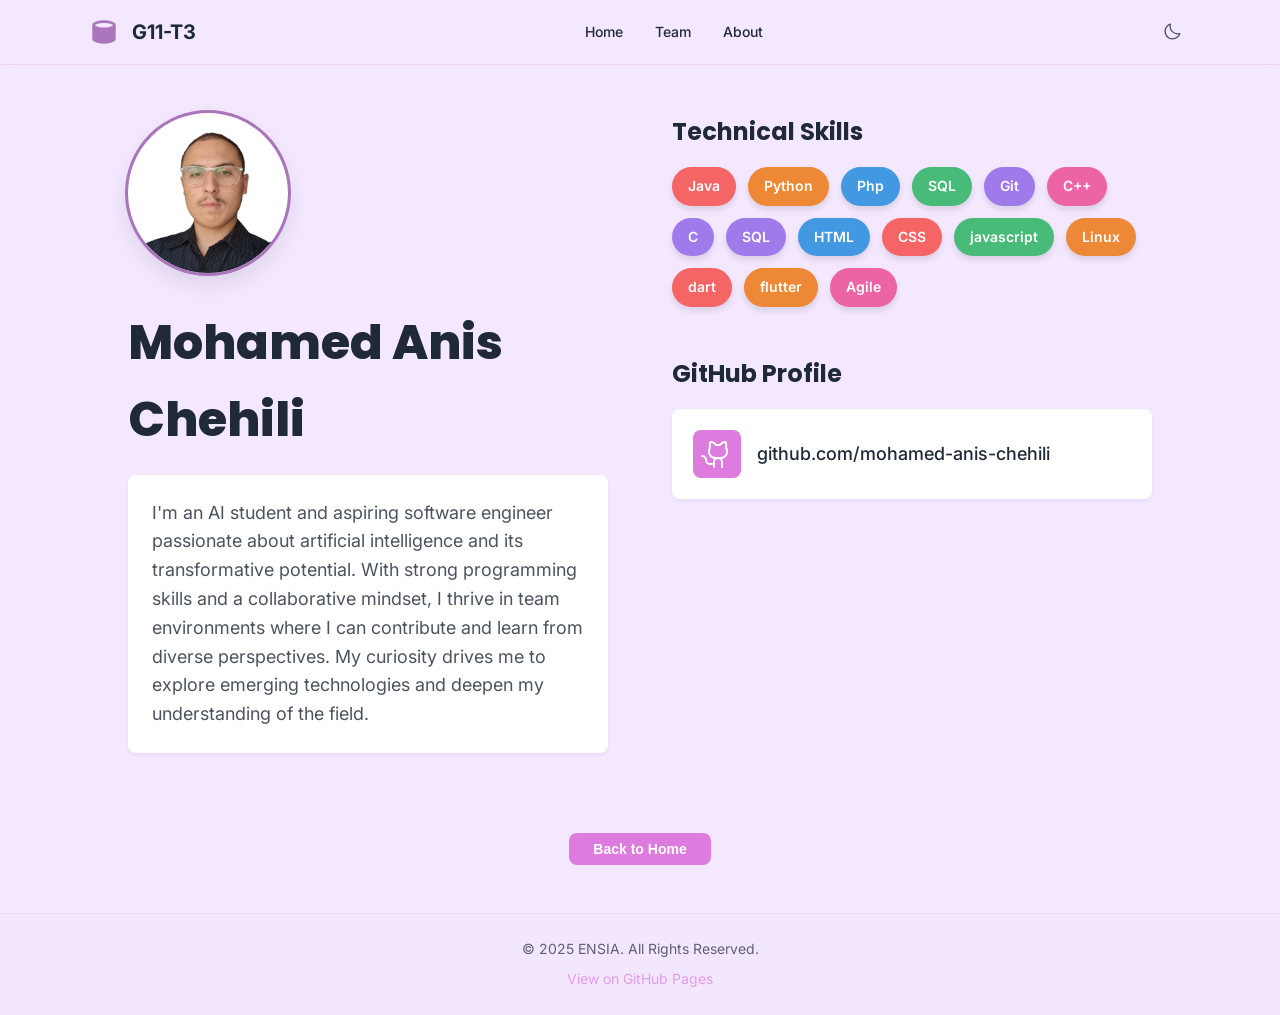
==== mohamed-anis-chehili.html @ 7c25ea20 "feat: create a profile page for mohamed anis chehili" ====
<!DOCTYPE html>
<html lang="en">
<head>
    <meta charset="UTF-8">
    <meta name="viewport" content="width=device-width, initial-scale=1.0">
    <title>mohamed anis CHEHILI</title>
    <link rel="preconnect" href="https://fonts.googleapis.com">
    <link rel="preconnect" href="https://fonts.gstatic.com" crossorigin>
    <link href="https://fonts.googleapis.com/css2?family=Poppins:wght@700;900&family=Inter:wght@400;500;700&display=swap" rel="stylesheet">
    <link rel="stylesheet" href="./styles/style.css">
</head>
<body>
    <div class="page-wrapper">
        <header>
            <div class="container">
                <div class="header-content">
                    <div class="logo-section">
                        <svg class="logo-svg" fill="none" viewBox="0 0 48 48" xmlns="http://www.w3.org/2000/svg">
                            <path d="M39.5563 34.1455V13.8546C39.5563 15.708 36.8773 17.3437 32.7927 18.3189C30.2914 18.916 27.263 19.2655 24 19.2655C20.737 19.2655 17.7086 18.916 15.2073 18.3189C11.1227 17.3437 8.44365 15.708 8.44365 13.8546V34.1455C8.44365 35.9988 11.1227 37.6346 15.2073 38.6098C17.7086 39.2069 20.737 39.5564 24 39.5564C27.263 39.5564 30.2914 39.2069 32.7927 38.6098C36.8773 37.6346 39.5563 35.9988 39.5563 34.1455Z" fill="#aa75ba"/>
                            <path clip-rule="evenodd" d="M10.4485 13.8519C10.4749 13.9271 10.6203 14.246 11.379 14.7361C12.298 15.3298 13.7492 15.9145 15.6717 16.3735C18.0007 16.9296 20.8712 17.2655 24 17.2655C27.1288 17.2655 29.9993 16.9296 32.3283 16.3735C34.2508 15.9145 35.702 15.3298 36.621 14.7361C37.3796 14.246 37.5251 13.9271 37.5515 13.8519C37.5287 13.7876 37.4333 13.5973 37.0635 13.2931C36.5266 12.8516 35.6288 12.3647 34.343 11.9175C31.79 11.0295 28.1333 10.4437 24 10.4437C19.8667 10.4437 16.2099 11.0295 13.657 11.9175C12.3712 12.3647 11.4734 12.8516 10.9365 13.2931C10.5667 13.5973 10.4713 13.7876 10.4485 13.8519ZM37.5563 18.7877C36.3176 19.3925 34.8502 19.8839 33.2571 20.2642C30.5836 20.9025 27.3973 21.2655 24 21.2655C20.6027 21.2655 17.4164 20.9025 14.7429 20.2642C13.1498 19.8839 11.6824 19.3925 10.4436 18.7877V34.1275C10.4515 34.1545 10.5427 34.4867 11.379 35.027C12.298 35.6207 13.7492 36.2054 15.6717 36.6644C18.0007 37.2205 20.8712 37.5564 24 37.5564C27.1288 37.5564 29.9993 37.2205 32.3283 36.6644C34.2508 36.2054 35.702 35.6207 36.621 35.027C37.4573 34.4867 37.5485 34.1546 37.5563 34.1275V18.7877ZM41.5563 13.8546V34.1455C41.5563 36.1078 40.158 37.5042 38.7915 38.3869C37.3498 39.3182 35.4192 40.0389 33.2571 40.5551C30.5836 41.1934 27.3973 41.5564 24 41.5564C20.6027 41.5564 17.4164 41.1934 14.7429 40.5551C12.5808 40.0389 10.6502 39.3182 9.20848 38.3869C7.84205 37.5042 6.44365 36.1078 6.44365 34.1455L6.44365 13.8546C6.44365 12.2684 7.37223 11.0454 8.39581 10.2036C9.43325 9.3505 10.8137 8.67141 12.343 8.13948C15.4203 7.06909 19.5418 6.44366 24 6.44366C28.4582 6.44366 32.5797 7.06909 35.657 8.13948C37.1863 8.67141 38.5667 9.3505 39.6042 10.2036C40.6278 11.0454 41.5563 12.2684 41.5563 13.8546Z" fill="#aa75ba" fill-rule="evenodd"/>
                        </svg>
                        <span class="logo-text">G11-T3</span>
                    </div>
                    <nav>
                        <a href="index.html#home">Home</a>
                        <a href="index.html#team">Team</a>
                        <a href="index.html#about">About</a>
                    </nav>
                        <button class="icon-btn dark-mode-toggle" onclick="toggleDarkMode()" aria-label="Toggle dark mode">
                            <svg class="dark-mode-svg" fill="currentColor" height="20" viewBox="0 0 256 256" width="20" xmlns="http://www.w3.org/2000/svg">
                                <path d="M233.54,142.23a8,8,0,0,0-8-2,88.08,88.08,0,0,1-109.8-109.8,8,8,0,0,0-10-10,104.84,104.84,0,0,0-52.91,37A104,104,0,0,0,136,224a103.09,103.09,0,0,0,62.52-20.88,104.84,104.84,0,0,0,37-52.91A8,8,0,0,0,233.54,142.23ZM188.9,190.34A88,88,0,0,1,65.66,67.11a89,89,0,0,1,31.4-26A106,106,0,0,0,96,56,104.11,104.11,0,0,0,200,160a106,106,0,0,0,14.92-1.06A89,89,0,0,1,188.9,190.34Z"/>
                            </svg>
                        </button>
                    </div>
                </div>
            </div>
        </header>

        <main>
            <div class="container">
                <div class="profile-container">
                    <div class="profile-grid">
                        <div class="profile-header">
                            <div class="profile-avatar" style='background-image: url("./images/anis.png");'></div>
                            <h1 class="profile-name">Mohamed Anis Chehili</h1>
                            <div class="profile-bio">
                                <p>
                                  I'm an AI student and aspiring software engineer passionate about artificial intelligence and its transformative potential. With strong programming skills and a collaborative mindset, I thrive in team environments where I can contribute and learn from diverse perspectives. My curiosity drives me to explore emerging technologies and deepen my understanding of the field.
                                </p>
                            </div>
                        </div>

                        <div class="profile-sidebar">
                            <div class="skills-section">
                                <h3>Technical Skills</h3>
                                <div class="skills-list">
                                    <span class="skill-tag skill-1">Java</span>
                                    <span class="skill-tag skill-2">Python</span>
                                    <span class="skill-tag skill-3">Php</span>
                                    <span class="skill-tag skill-4">SQL</span>
                                    <span class="skill-tag skill-5">Git</span>
                                    <span class="skill-tag skill-6">C++</span>
                                    <span class="skill-tag skill-5">C</span>
                                    <span class="skill-tag skill-5">SQL</span>
                                    <span class="skill-tag skill-3">HTML</span>
                                    <span class="skill-tag skill-1">CSS</span>
                                    <span class="skill-tag skill-4">javascript</span>
                                    <span class="skill-tag skill-2">Linux</span>
                                    <span class="skill-tag skill-1">dart</span>
                                    <span class="skill-tag skill-2">flutter</span>
                                    <span class="skill-tag skill-6">Agile</span>
                                </div>
                            </div>

                            <div class="github-section">
                                <h3>GitHub Profile</h3>
                                <a href="https://github.com/mohamed-anis-chehili" class="github-link">
                                    <div class="github-icon">
                                        <svg fill="currentColor" height="32" viewBox="0 0 256 256" width="32" xmlns="http://www.w3.org/2000/svg">
                                            <path d="M208.31,75.68A59.78,59.78,0,0,0,202.93,28,8,8,0,0,0,196,24a59.75,59.75,0,0,0-48,24H124A59.75,59.75,0,0,0,76,24a8,8,0,0,0-6.93,4,59.78,59.78,0,0,0-5.38,47.68A58.14,58.14,0,0,0,56,104v8a56.06,56.06,0,0,0,48.44,55.47A39.8,39.8,0,0,0,96,192v8H72a24,24,0,0,1-24-24A40,40,0,0,0,8,136a8,8,0,0,0,0,16,24,24,0,0,1,24,24,40,40,0,0,0,40,40H96v16a8,8,0,0,0,16,0V192a24,24,0,0,1,48,0v40a8,8,0,0,0,16,0V192a39.8,39.8,0,0,0-8.44-24.53A56.06,56.06,0,0,0,216,112v-8A58.14,58.14,0,0,0,208.31,75.68ZM200,112a40,40,0,0,1-40,40H112a40,40,0,0,1-40-40v-8a41.74,41.74,0,0,1,6.9-22.48A8,8,0,0,0,80,73.83a43.81,43.81,0,0,1,.79-33.58,43.88,43.88,0,0,1,32.32,20.06A8,8,0,0,0,119.82,64h32.35a8,8,0,0,0,6.74-3.69,43.87,43.87,0,0,1,32.32-20.06A43.81,43.81,0,0,1,192,73.83a8.09,8.09,0,0,0,1,7.65A41.72,41.72,0,0,1,200,104Z"/>
                                        </svg>
                                    </div>
                                    <p class="github-text">github.com/mohamed-anis-chehili</p>
                                </a>
                            </div>
                        </div>
                    </div>

                    <div class="back-btn-container">
                        <button class="back-btn" onclick="window.location.href='index.html'">Back to Home</button>
                    </div>
                </div>
            </div>
        </main>

        <footer>
            <div class="container">
                <p>© 2025 ENSIA. All Rights Reserved.</p>
                <a href="#">View on GitHub Pages</a>
            </div>
        </footer>
    </div>

    <script>
        function toggleDarkMode() {
            document.body.classList.toggle('dark-mode');
            localStorage.setItem('darkMode', document.body.classList.contains('dark-mode'));
        }

        // Check for saved dark mode preference
        if (localStorage.getItem('darkMode') === 'true') {
            document.body.classList.add('dark-mode');
        }
    </script>
</body>
</html>
---- styles/style.css ----
/* CSS Variables for Colors */
:root {
  --primary: #DD7BDF;
  --accent: #FFBBE1;
  --secondary-accent: #aa75ba;
  --background: #F3E8FF;
  --text-color: #1F2937;
  --card-background: #FFFFFF;
  --primary-darker: #C459C8;
  --card-text: #1F2937;
  --border-color: rgba(221, 123, 223, 0.2);
  --hover-shadow: rgba(0, 0, 0, 0.1);
}

/* Dark Mode */
body.dark-mode {
  --background: #1a1a2e;
  --text-color: #eee;
  --card-background: #16213e;
  --card-text: #eee;
  --border-color: rgba(221, 123, 223, 0.3);

}

/* Reset and Base Styles */
* {
  margin: 0;
  padding: 0;
  box-sizing: border-box;
}

body {
  font-family: 'Inter', sans-serif;
  background-color: var(--background);
  color: var(--text-color);
  line-height: 1.6;
  min-height: 100vh;
  display: flex;
  flex-direction: column;
}

/* Typography */
h1, h2, h3 {
  font-family: 'Poppins', sans-serif;
}

/* Container */
.container {
  width: 100%;
  max-width: 1200px;
  margin: 0 auto;
  padding: 0 1rem;
}

/* Header Styles */
header {
  position: sticky;
  top: 0;
  z-index: 1000;
  background-color: rgba(243, 232, 255, 0.8);
  backdrop-filter: blur(10px);
  border-bottom: 1px solid var(--border-color);
}

body.dark-mode header {
  background-color: rgba(26, 26, 46, 0.8);
}

.header-content {
  display: flex;
  align-items: center;
  justify-content: space-between;
  height: 64px;
  padding: 0 1rem;
}

.logo-section {
  display: flex;
  align-items: center;
  gap: 0.75rem;
}

.logo-svg {
  width: 32px;
  height: 32px;
  color: var(--primary);
}

.logo-text {
  font-size: 1.25rem;
  font-weight: 700;
  color: var(--text-color);
}

/* Navigation */
nav {
  display: none;
  align-items: center;
  gap: 2rem;
  font-size: 0.875rem;
  font-weight: 500;
}

nav a {
  color: var(--text-color);
  text-decoration: none;
  transition: color 0.3s ease;
  padding: 0.25rem 0;
  position: relative;
}

nav a:hover {
  color: var(--primary);
}

nav a::after {
  content: '';
  position: absolute;
  bottom: 0;
  left: 0;
  width: 0;
  height: 2px;
  background-color: var(--primary);
  transition: width 0.3s ease;
}

nav a:hover::after {
  width: 100%;
}

/* Header Icons */
.header-icons {
  display: flex;
  align-items: center;
  gap: 0.75rem;
}

.icon-btn {
  padding: 0;
  background: none;
  border: none;
  border-radius: 50%;
  cursor: pointer;
  color: var(--text-color);
  opacity: 0.8;
  transition: all 0.3s ease;
  display: flex;
  align-items: center;
  justify-content: center;
  width: 40px;
  height: 40px;
}

.icon-btn:hover {
  background-color: rgba(170, 117, 186, 0.2);
  opacity: 1;
  transform: scale(1.05);
}

.icon-btn svg {
  display: block;
  width: 20px;
  height: 20px;
}

/* Main Content */
main {
  flex: 1;
  padding: 2rem 0;
}

/* Hero Section */
.hero-section {
  margin-bottom: 4rem;
  text-align: center;
}

.hero-banner {
  position: relative;
  border-radius: 0.75rem;
  overflow: hidden;
  min-height: 400px;
  display: flex;
  align-items: center;
  justify-content: center;
  padding: 2rem;
  background: linear-gradient(rgba(0, 0, 0, 0.4), rgba(0, 0, 0, 0.6)), url('../images/hero-bg.svg');
  background-size: cover;
  background-position: center;
}

.hero-content {
  max-width: 768px;
  display: flex;
  flex-direction: column;
  align-items: center;
  gap: 1.5rem;
}

.hero-title {
  font-size: 2.5rem;
  font-weight: 900;
  color: white;
  line-height: 1.2;
  letter-spacing: -0.05em;
}

.hero-subtitle {
  font-size: 1.125rem;
  color: rgba(255, 255, 255, 0.9);
}

.hero-btn {
  background-color: var(--primary);
  color: white;
  font-weight: 700;
  padding: 0.75rem 1.5rem;
  border-radius: 0.5rem;
  border: none;
  cursor: pointer;
  box-shadow: 0 10px 25px rgba(0, 0, 0, 0.3);
  transition: background-color 0.3s;
  font-size: 1rem;
}

.hero-btn:hover {
  background-color: var(--primary-darker);
}

/* Team Section */
.team-section {
  margin-bottom: 4rem;
}

.section-title {
  font-size: 2rem;
  font-weight: 700;
  margin-bottom: 2rem;
  text-align: center;
  color: var(--text-color);
}

.team-grid {
  display: grid;
  grid-template-columns: repeat(1, 1fr);
  gap: 2rem;
  justify-content: center;
}

.team-card {
  display: flex;
  flex-direction: column;
  align-items: center;
  text-align: center;
  background-color: var(--card-background);
  padding: 1.5rem;
  border-radius: 0.75rem;
  box-shadow: 0 4px 6px var(--hover-shadow);
  transition: all 0.3s;
}

.team-card:hover {
  transform: translateY(-4px);
  box-shadow: 0 10px 25px var(--hover-shadow);
}

.home-avatar {
  width: 128px;
  height: 128px;
  margin-bottom: 1rem;
  border-radius: 50%;
  overflow: hidden;
  background-color: var(--background);
  box-shadow: 0 4px 6px rgba(0, 0, 0, 0.1);
  border: 4px solid var(--accent);
}

.team-avatar img {
  width: 100%;
  height: 100%;
  object-fit: cover;
}

.team-name {
  font-size: 1.25rem;
  font-weight: 700;
  margin-bottom: 0.25rem;
}

.team-role {
  color: var(--card-text);
  opacity: 0.7;
  margin-bottom: 1rem;
}

.profile-btn {
  background-color: var(--secondary-accent);
  color: white;
  font-weight: 600;
  padding: 0.5rem 1rem;
  border-radius: 9999px;
  border: none;
  cursor: pointer;
  font-size: 0.875rem;
  transition: opacity 0.3s;
}

.profile-btn:hover {
  opacity: 0.8;
}

/* About Section */
.about-section {
  max-width: 768px;
  margin: 0 auto;
  background-color: white;
  padding: 2rem;
  border-radius: 0.75rem;
  box-shadow: 0 4px 6px var(--hover-shadow);
}

body.dark-mode .about-section {
  background-color: var(--card-background);
}

.about-title {
  font-size: 2rem;
  font-weight: 700;
  margin-bottom: 1rem;
  text-align: center;
  color: var(--secondary-accent);
}

.about-text {
  color: var(--text-color);
  opacity: 0.9;
  line-height: 1.7;
  text-align: center;
}

/* Individual Profile Styles */
.profile-container {
  max-width: 1024px;
  margin: 0 auto;
}

.profile-grid {
  display: grid;
  grid-template-columns: 1fr;
  gap: 3rem;
}

.profile-header {
  display: flex;
  flex-direction: column;
  align-items: center;
  text-align: center;
}

.profile-avatar {
  width: 128px;
  height: 128px;
  margin-bottom: 1rem;
  border-radius: 50%;
  background-size: cover;
  background-position: center;
  background-color: var(--card-background);
  outline: solid 3px #aa75ba;
  box-shadow: 0 10px 25px rgba(0, 0, 0, 0.1);
}

.profile-name {
  margin-top: 1rem;
  font-size: 2.5rem;
  font-weight: 800;
  color: var(--text-color);
}

.profile-bio {
  margin-top: 1rem;
  background-color: white;
  padding: 1.5rem;
  border-radius: 0.5rem;
  box-shadow: 0 2px 4px rgba(0, 0, 0, 0.05);
}

body.dark-mode .profile-bio {
  background-color: var(--card-background);
}

.profile-bio p {
  max-width: 600px;
  font-size: 1.125rem;
  color: var(--text-color);
  opacity: 0.8;
}

.profile-sidebar {
  display: flex;
  flex-direction: column;
  gap: 3rem;
}

.skills-section h3,
.github-section h3 {
  margin-bottom: 1rem;
  font-size: 1.5rem;
  font-weight: 700;
  text-align: center;
  color: var(--text-color);
}

.skills-list {
  display: flex;
  flex-wrap: wrap;
  justify-content: center;
  gap: 0.75rem;
}

.skill-tag {
  padding: 0.5rem 1rem;
  border-radius: 9999px;
  font-size: 0.875rem;
  font-weight: 600;
  color: white;
  box-shadow: 0 4px 6px rgba(0, 0, 0, 0.1);
}

.skill-1 { background-color: #F56565; }
.skill-2 { background-color: #ED8936; }
.skill-3 { background-color: #4299E1; }
.skill-4 { background-color: #48BB78; }
.skill-5 { background-color: #9F7AEA; }
.skill-6 { background-color: #ED64A6; }

.github-link {
  display: flex;
  align-items: center;
  gap: 1rem;
  background-color: white;
  padding: 1.25rem;
  border-radius: 0.5rem;
  box-shadow: 0 2px 4px rgba(0, 0, 0, 0.05);
  text-decoration: none;
  border: 1px solid transparent;
  transition: all 0.3s;
}

body.dark-mode .github-link {
  background-color: var(--card-background);
}

.github-link:hover {
  background-color: rgba(74, 144, 226, 0.1);
  box-shadow: 0 10px 25px rgba(0, 0, 0, 0.1);
}

.github-icon {
  display: flex;
  align-items: center;
  justify-content: center;
  width: 48px;
  height: 48px;
  background-color: var(--primary);
  color: white;
  border-radius: 0.5rem;
  flex-shrink: 0;
}

.github-text {
  flex: 1;
  font-size: 1.125rem;
  font-weight: 500;
  color: var(--text-color);
  overflow: hidden;
  text-overflow: ellipsis;
  white-space: nowrap;
}

.github-link:hover .github-text {
  color: var(--primary);
}

.back-btn-container {
  margin-top: 5rem;
  text-align: center;
}

.back-btn {
  background-color: var(--primary);
  color: white;
  font-weight: 700;
  padding: 0.5rem 1.5rem;
  border-radius: 0.5rem;
  border: none;
  cursor: pointer;
  font-size: 0.875rem;
  transition: background-color 0.3s;
}

.back-btn:hover {
  background-color: var(--primary-darker);
}

/* Footer */
footer {
  background-color: rgba(243, 232, 255, 0.8);
  border-top: 1px solid var(--border-color);
  padding: 1.5rem 0;
  text-align: center;
  font-size: 0.875rem;
  color: var(--text-color);
  opacity: 0.7;
}

body.dark-mode footer {
  background-color: rgba(26, 26, 46, 0.8);
}

footer p {
  margin-bottom: 0.5rem;
}

footer a {
  color: var(--primary);
  text-decoration: none;
}

footer a:hover {
  text-decoration: underline;
}

/* Responsive Design */
@media (min-width: 640px) {
  .container {
    padding: 0 1.5rem;
  }
  
  .hero-title {
    font-size: 3rem;
  }
  
  .profile-avatar {
    width: 160px;
    height: 160px;
  }
  .team-grid {
    grid-template-columns: repeat(2, 1fr);
    justify-content: center;
  }
  .profile-name {
    font-size: 3rem;
  }
}

@media (min-width: 768px) {
  nav {
    display: flex;
  }

  .team-grid {
    grid-template-columns: repeat(3, 1fr);
    justify-content: center;
  }
  
  .hero-banner {
    min-height: 500px;
  }
  
  .hero-title {
    font-size: 4.75rem;
    letter-spacing: 0.3rem;
  }
  
  .hero-subtitle {
    font-size: 1.25rem;
  }
  
  .profile-grid {
    grid-template-columns: 1fr 1fr;
    gap: 4rem;
  }
  
  .profile-header {
    align-items: flex-start;
    text-align: left;
  }
  
  .skills-section h3,
  .github-section h3 {
    text-align: left;
  }
  
  .skills-list {
    justify-content: flex-start;
  }
}

@media (min-width: 1200px) {
  .container {
    padding: 0 2rem;
  }
  
  .team-grid {
    grid-template-columns: repeat(5, 1fr);
  }
  
  main {
    padding: 3rem 0;
  }
}
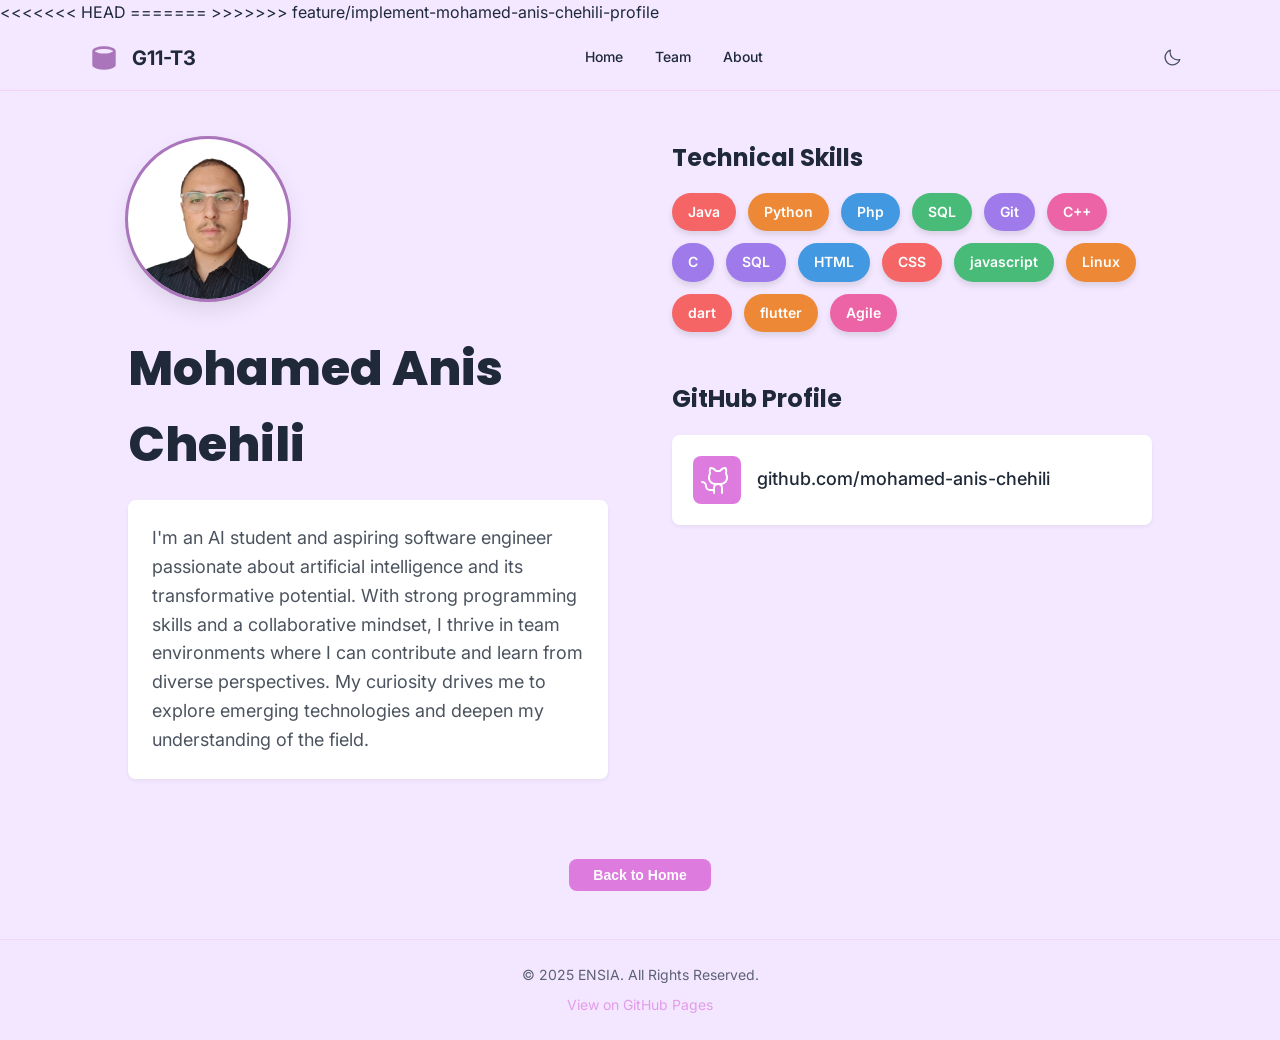
==== commit a73a6855: "Merge feature branch into develop" ====
--- a/mohamed-anis-chehili.html
+++ b/mohamed-anis-chehili.html
@@ -7,7 +7,11 @@
     <link rel="preconnect" href="https://fonts.googleapis.com">
     <link rel="preconnect" href="https://fonts.gstatic.com" crossorigin>
     <link href="https://fonts.googleapis.com/css2?family=Poppins:wght@700;900&family=Inter:wght@400;500;700&display=swap" rel="stylesheet">
+<<<<<<< HEAD
+    <link rel="stylesheet" href="./styles.css">
+=======
     <link rel="stylesheet" href="./styles/style.css">
+>>>>>>> feature/implement-mohamed-anis-chehili-profile
 </head>
 <body>
     <div class="page-wrapper">
--- a/styles.css
+++ b/styles.css
@@ -0,0 +1,615 @@
+/* CSS Variables for Colors */
+:root {
+  --primary: #DD7BDF;
+  --accent: #FFBBE1;
+  --secondary-accent: #aa75ba;
+  --background: #F3E8FF;
+  --text-color: #1F2937;
+  --card-background: #FFFFFF;
+  --primary-darker: #C459C8;
+  --card-text: #1F2937;
+  --border-color: rgba(221, 123, 223, 0.2);
+  --hover-shadow: rgba(0, 0, 0, 0.1);
+}
+
+html {
+  scroll-behavior: smooth;
+}
+
+/* Dark Mode */
+body.dark-mode {
+  --background: #1a1a2e;
+  --text-color: #eee;
+  --card-background: #16213e;
+  --card-text: #eee;
+  --border-color: rgba(221, 123, 223, 0.3);
+}
+
+/* Reset and Base Styles */
+* {
+  margin: 0;
+  padding: 0;
+  box-sizing: border-box;
+}
+
+body {
+  font-family: 'Inter', sans-serif;
+  background-color: var(--background);
+  color: var(--text-color);
+  line-height: 1.6;
+  min-height: 100vh;
+  display: flex;
+  flex-direction: column;
+}
+
+/* Typography */
+h1, h2, h3 {
+  font-family: 'Poppins', sans-serif;
+}
+
+/* Container */
+.container {
+  width: 100%;
+  max-width: 1200px;
+  margin: 0 auto;
+  padding: 0 1rem;
+}
+
+/* Header Styles */
+header {
+  position: sticky;
+  top: 0;
+  z-index: 1000;
+  background-color: rgba(243, 232, 255, 0.8);
+  backdrop-filter: blur(10px);
+  border-bottom: 1px solid var(--border-color);
+}
+
+body.dark-mode header {
+  background-color: rgba(26, 26, 46, 0.8);
+}
+
+.header-content {
+  display: flex;
+  align-items: center;
+  justify-content: space-between;
+  height: 64px;
+  padding: 0 1rem;
+}
+
+.logo-section {
+  display: flex;
+  align-items: center;
+  gap: 0.75rem;
+}
+
+.logo-svg {
+  width: 32px;
+  height: 32px;
+  color: var(--primary);
+}
+
+.logo-text {
+  font-size: 1.25rem;
+  font-weight: 700;
+  color: var(--text-color);
+}
+
+/* Navigation */
+nav {
+  display: none;
+  align-items: center;
+  gap: 2rem;
+  font-size: 0.875rem;
+  font-weight: 500;
+}
+
+nav a {
+  color: var(--text-color);
+  text-decoration: none;
+  transition: color 0.3s ease;
+  padding: 0.25rem 0;
+  position: relative;
+}
+
+nav a:hover {
+  color: var(--primary);
+}
+
+nav a::after {
+  content: '';
+  position: absolute;
+  bottom: 0;
+  left: 0;
+  width: 0;
+  height: 2px;
+  background-color: var(--primary);
+  transition: width 0.3s ease;
+}
+
+nav a:hover::after {
+  width: 100%;
+}
+
+/* Header Icons */
+.header-icons {
+  display: flex;
+  align-items: center;
+  gap: 0.75rem;
+}
+
+.icon-btn {
+  padding: 0;
+  background: none;
+  border: none;
+  border-radius: 50%;
+  cursor: pointer;
+  color: var(--text-color);
+  opacity: 0.8;
+  transition: all 0.3s ease;
+  display: flex;
+  align-items: center;
+  justify-content: center;
+  width: 40px;
+  height: 40px;
+}
+
+.icon-btn:hover {
+  background-color: rgba(170, 117, 186, 0.2);
+  opacity: 1;
+  transform: scale(1.05);
+}
+
+.icon-btn svg {
+  display: block;
+  width: 20px;
+  height: 20px;
+}
+
+/* Main Content */
+main {
+  flex: 1;
+  padding: 2rem 0;
+}
+
+/* Hero Section */
+.hero-section {
+  margin-bottom: 4rem;
+  text-align: center;
+}
+
+.hero-banner {
+  position: relative;
+  border-radius: 0.75rem;
+  overflow: hidden;
+  min-height: 400px;
+  display: flex;
+  align-items: center;
+  justify-content: center;
+  padding: 2rem;
+  background: linear-gradient(rgba(0, 0, 0, 0.4), rgba(0, 0, 0, 0.6)), url('./images/hero-bg.svg');
+  background-size: cover;
+  background-position: center;
+}
+
+.hero-content {
+  max-width: 768px;
+  display: flex;
+  flex-direction: column;
+  align-items: center;
+  gap: 1.5rem;
+}
+
+.hero-title {
+  font-size: 2.5rem;
+  font-weight: 900;
+  color: white;
+  line-height: 1.2;
+  letter-spacing: -0.05em;
+}
+
+.hero-subtitle {
+  font-size: 1.125rem;
+  color: rgba(255, 255, 255, 0.9);
+}
+
+.hero-btn {
+  background-color: var(--primary);
+  color: white;
+  font-weight: 700;
+  padding: 0.75rem 1.5rem;
+  border-radius: 0.5rem;
+  border: none;
+  cursor: pointer;
+  box-shadow: 0 10px 25px rgba(0, 0, 0, 0.3);
+  transition: background-color 0.3s;
+  font-size: 1rem;
+}
+
+.hero-btn:hover {
+  background-color: var(--primary-darker);
+}
+
+/* Team Section */
+.team-section {
+  margin-bottom: 4rem;
+}
+
+.section-title {
+  font-size: 2rem;
+  font-weight: 700;
+  margin-bottom: 2rem;
+  text-align: center;
+  color: var(--text-color);
+}
+
+.team-grid {
+  display: grid;
+  grid-template-columns: repeat(1, 1fr);
+  gap: 2rem;
+  justify-content: center;
+}
+
+.team-card {
+  display: flex;
+  flex-direction: column;
+  align-items: center;
+  text-align: center;
+  background-color: var(--card-background);
+  padding: 1.5rem;
+  border-radius: 0.75rem;
+  box-shadow: 0 4px 6px var(--hover-shadow);
+  transition: all 0.3s;
+}
+
+.team-card:hover {
+  transform: translateY(-4px);
+  box-shadow: 0 10px 25px var(--hover-shadow);
+}
+
+.team-avatar {
+  width: 128px;
+  height: 128px;
+  margin-bottom: 1rem;
+  border-radius: 50%;
+  overflow: hidden;
+  background-color: var(--background);
+  box-shadow: 0 4px 6px rgba(0, 0, 0, 0.1);
+  border: 4px solid var(--accent);
+}
+
+.team-avatar img {
+  width: 100%;
+  height: 100%;
+  object-fit: cover;
+}
+
+.team-name {
+  font-size: 1.25rem;
+  font-weight: 700;
+  margin-bottom: 0.25rem;
+}
+
+.team-role {
+  color: var(--card-text);
+  opacity: 0.7;
+  margin-bottom: 1rem;
+}
+
+.profile-btn {
+  background-color: var(--secondary-accent);
+  color: white;
+  font-weight: 600;
+  padding: 0.5rem 1rem;
+  border-radius: 9999px;
+  border: none;
+  cursor: pointer;
+  font-size: 0.875rem;
+  transition: opacity 0.3s;
+}
+
+.profile-btn:hover {
+  opacity: 0.8;
+}
+
+/* About Section */
+.about-section {
+  max-width: 768px;
+  margin: 0 auto;
+  background-color: white;
+  padding: 2rem;
+  border-radius: 0.75rem;
+  box-shadow: 0 4px 6px var(--hover-shadow);
+}
+
+body.dark-mode .about-section {
+  background-color: var(--card-background);
+}
+
+.about-title {
+  font-size: 2rem;
+  font-weight: 700;
+  margin-bottom: 1rem;
+  text-align: center;
+  color: var(--secondary-accent);
+}
+
+.about-text {
+  color: var(--text-color);
+  opacity: 0.9;
+  line-height: 1.7;
+  text-align: center;
+}
+
+/* Individual Profile Styles */
+.profile-container {
+  max-width: 1024px;
+  margin: 0 auto;
+}
+
+.profile-grid {
+  display: grid;
+  grid-template-columns: 1fr;
+  gap: 3rem;
+}
+
+.profile-header {
+  display: flex;
+  flex-direction: column;
+  align-items: center;
+  text-align: center;
+}
+
+.profile-avatar {
+  width: 128px;
+  height: 128px;
+  margin-bottom: 1rem;
+  border-radius: 50%;
+  background-color: var(--card-background);
+  outline: solid 3px #aa75ba;
+  background-size: cover;
+  background-position: center;
+  box-shadow: 0 10px 25px rgba(0, 0, 0, 0.1);
+}
+
+.profile-name {
+  margin-top: 1rem;
+  font-size: 2.5rem;
+  font-weight: 800;
+  color: var(--text-color);
+}
+
+.profile-bio {
+  margin-top: 1rem;
+  background-color: white;
+  padding: 1.5rem;
+  border-radius: 0.5rem;
+  box-shadow: 0 2px 4px rgba(0, 0, 0, 0.05);
+}
+
+body.dark-mode .profile-bio {
+  background-color: var(--card-background);
+}
+
+.profile-bio p {
+  max-width: 600px;
+  font-size: 1.125rem;
+  color: var(--text-color);
+  opacity: 0.8;
+}
+
+.profile-sidebar {
+  display: flex;
+  flex-direction: column;
+  gap: 3rem;
+}
+
+.skills-section h3,
+.github-section h3 {
+  margin-bottom: 1rem;
+  font-size: 1.5rem;
+  font-weight: 700;
+  text-align: center;
+  color: var(--text-color);
+}
+
+.skills-list {
+  display: flex;
+  flex-wrap: wrap;
+  justify-content: center;
+  gap: 0.75rem;
+}
+
+.skill-tag {
+  padding: 0.5rem 1rem;
+  border-radius: 9999px;
+  font-size: 0.875rem;
+  font-weight: 600;
+  color: white;
+  box-shadow: 0 4px 6px rgba(0, 0, 0, 0.1);
+}
+
+.skill-1 { background-color: #F56565; }
+.skill-2 { background-color: #ED8936; }
+.skill-3 { background-color: #4299E1; }
+.skill-4 { background-color: #48BB78; }
+.skill-5 { background-color: #9F7AEA; }
+.skill-6 { background-color: #ED64A6; }
+
+.github-link {
+  display: flex;
+  align-items: center;
+  gap: 1rem;
+  background-color: white;
+  padding: 1.25rem;
+  border-radius: 0.5rem;
+  box-shadow: 0 2px 4px rgba(0, 0, 0, 0.05);
+  text-decoration: none;
+  border: 1px solid transparent;
+  transition: all 0.3s;
+}
+
+body.dark-mode .github-link {
+  background-color: var(--card-background);
+}
+
+.github-link:hover {
+  background-color: rgba(74, 144, 226, 0.1);
+  box-shadow: 0 10px 25px rgba(0, 0, 0, 0.1);
+}
+
+.github-icon {
+  display: flex;
+  align-items: center;
+  justify-content: center;
+  width: 48px;
+  height: 48px;
+  background-color: var(--primary);
+  color: white;
+  border-radius: 0.5rem;
+  flex-shrink: 0;
+}
+
+.github-text {
+  flex: 1;
+  font-size: 1.125rem;
+  font-weight: 500;
+  color: var(--text-color);
+  overflow: hidden;
+  text-overflow: ellipsis;
+  white-space: nowrap;
+}
+
+.github-link:hover .github-text {
+  color: var(--primary);
+}
+
+.back-btn-container {
+  margin-top: 5rem;
+  text-align: center;
+}
+
+.back-btn {
+  background-color: var(--primary);
+  color: white;
+  font-weight: 700;
+  padding: 0.5rem 1.5rem;
+  border-radius: 0.5rem;
+  border: none;
+  cursor: pointer;
+  font-size: 0.875rem;
+  transition: background-color 0.3s;
+}
+
+.back-btn:hover {
+  background-color: var(--primary-darker);
+}
+
+/* Footer */
+footer {
+  background-color: rgba(243, 232, 255, 0.8);
+  border-top: 1px solid var(--border-color);
+  padding: 1.5rem 0;
+  text-align: center;
+  font-size: 0.875rem;
+  color: var(--text-color);
+  opacity: 0.7;
+}
+
+body.dark-mode footer {
+  background-color: rgba(26, 26, 46, 0.8);
+}
+
+footer p {
+  margin-bottom: 0.5rem;
+}
+
+footer a {
+  color: var(--primary);
+  text-decoration: none;
+}
+
+footer a:hover {
+  text-decoration: underline;
+}
+
+/* Responsive Design */
+@media (min-width: 640px) {
+  .container {
+    padding: 0 1.5rem;
+  }
+  
+  .hero-title {
+    font-size: 3rem;
+  }
+  
+  .profile-avatar {
+    width: 160px;
+    height: 160px;
+  }
+  .team-grid {
+    grid-template-columns: repeat(2, 1fr);
+    justify-content: center;
+  }
+  .profile-name {
+    font-size: 3rem;
+  }
+}
+
+@media (min-width: 768px) {
+  nav {
+    display: flex;
+  }
+
+  .team-grid {
+    grid-template-columns: repeat(3, 1fr);
+    justify-content: center;
+  }
+  
+  .hero-banner {
+    min-height: 500px;
+  }
+  
+  .hero-title {
+    font-size: 4.75rem;
+    letter-spacing: 0.3rem;
+  }
+  
+  .hero-subtitle {
+    font-size: 1.25rem;
+  }
+  
+  .profile-grid {
+    grid-template-columns: 1fr 1fr;
+    gap: 4rem;
+  }
+  
+  .profile-header {
+    align-items: flex-start;
+    text-align: left;
+  }
+  
+  .skills-section h3,
+  .github-section h3 {
+    text-align: left;
+  }
+  
+  .skills-list {
+    justify-content: flex-start;
+  }
+}
+
+@media (min-width: 1200px) {
+  .container {
+    padding: 0 2rem;
+  }
+  
+  .team-grid {
+    grid-template-columns: repeat(5, 1fr);
+  }
+  
+  main {
+    padding: 3rem 0;
+  }
+
+}
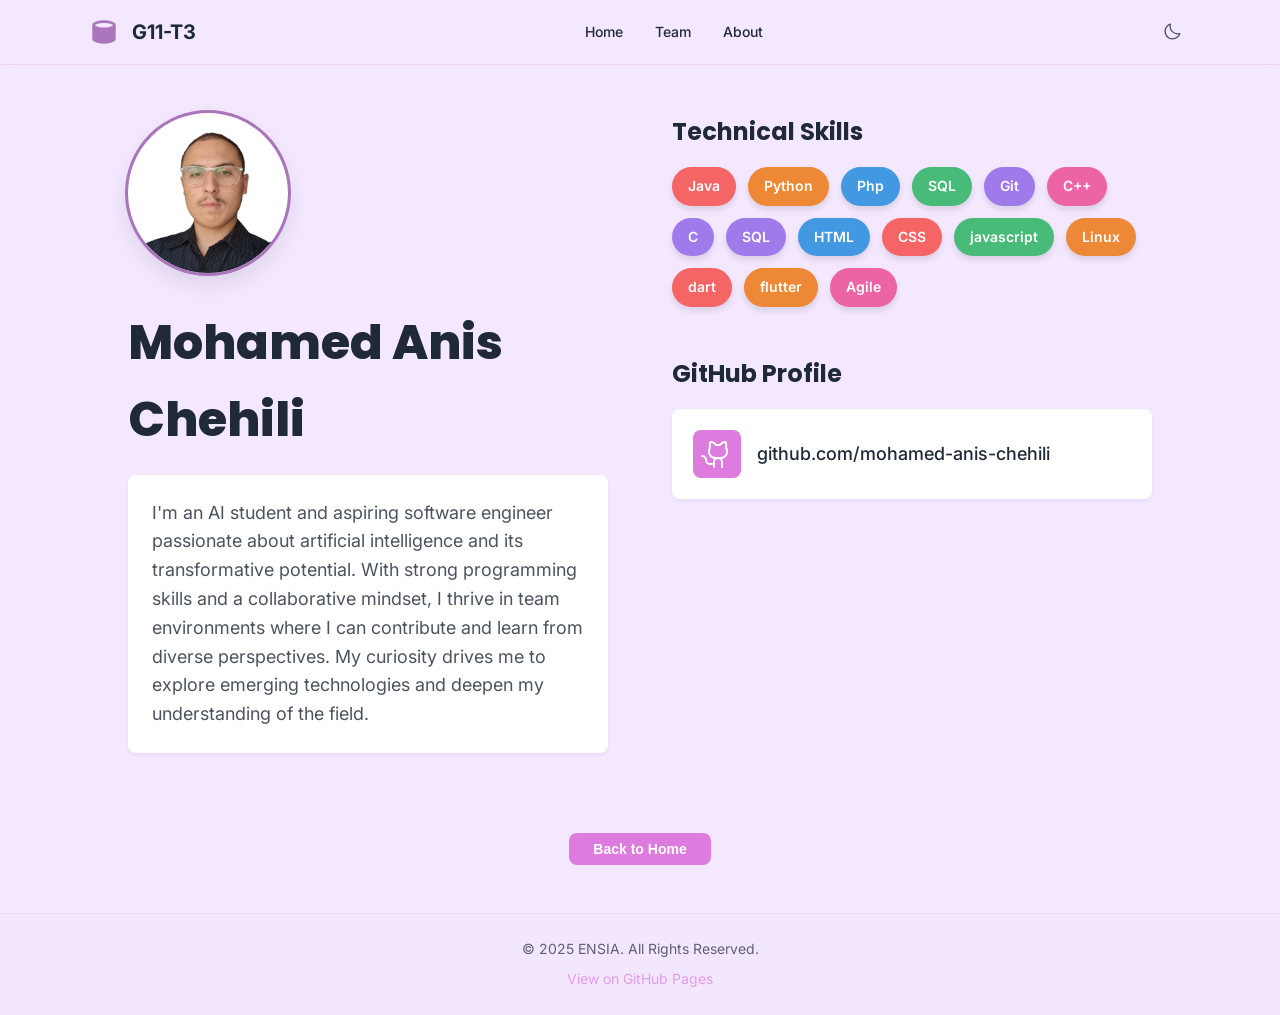
==== commit 89c74b11: "feat: add anis.html" ====
--- a/mohamed-anis-chehili.html
+++ b/mohamed-anis-chehili.html
@@ -7,11 +7,7 @@
     <link rel="preconnect" href="https://fonts.googleapis.com">
     <link rel="preconnect" href="https://fonts.gstatic.com" crossorigin>
     <link href="https://fonts.googleapis.com/css2?family=Poppins:wght@700;900&family=Inter:wght@400;500;700&display=swap" rel="stylesheet">
-<<<<<<< HEAD
     <link rel="stylesheet" href="./styles.css">
-=======
-    <link rel="stylesheet" href="./styles/style.css">
->>>>>>> feature/implement-mohamed-anis-chehili-profile
 </head>
 <body>
     <div class="page-wrapper">
